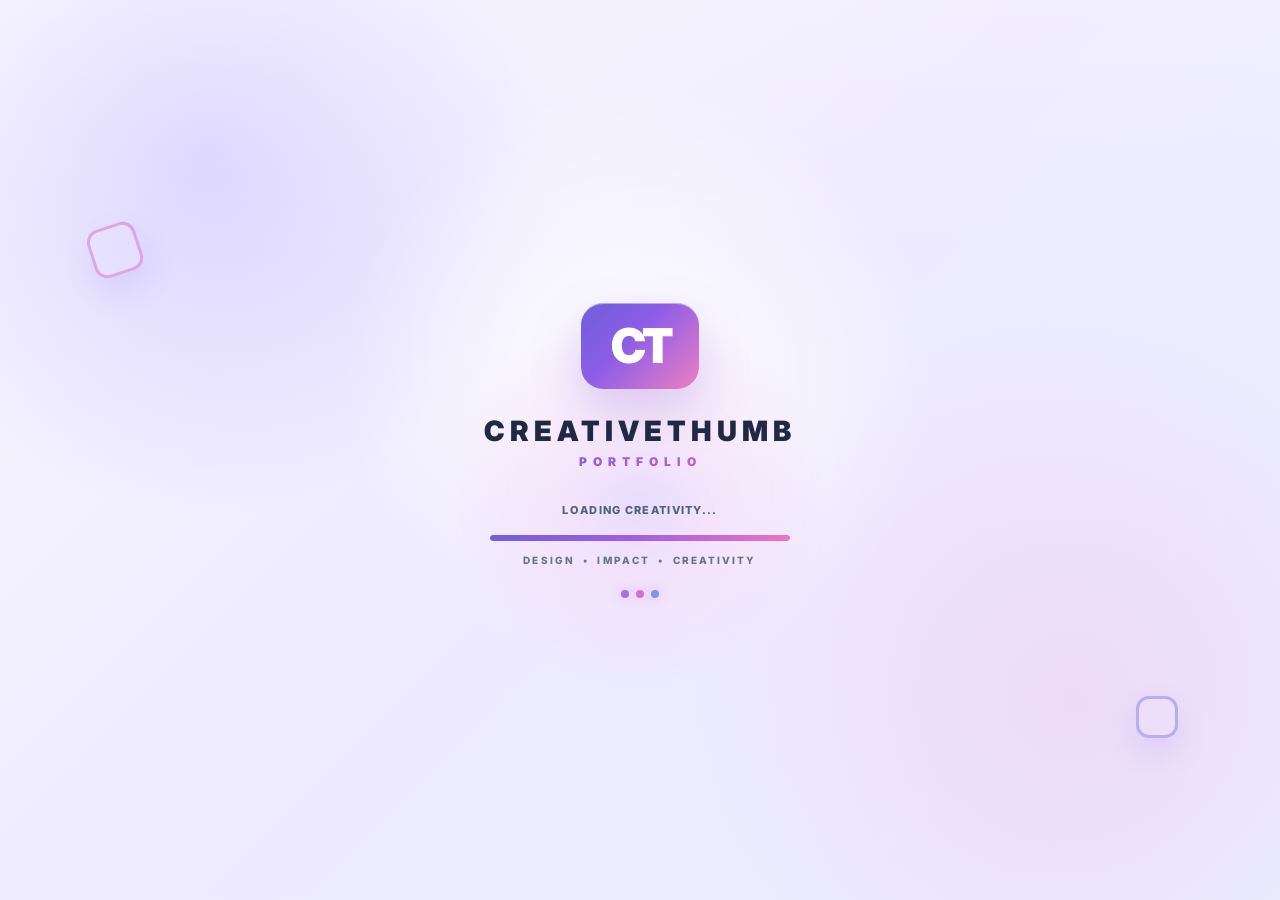
==== index.html @ b1e6bb29 "Update index.html" ====
<!doctype html>
<html lang="en">
<head>
  <meta charset="utf-8">
  <meta name="viewport" content="width=device-width, initial-scale=1">
  <meta name="theme-color" content="#f4efff">
  <title>CreativeThumb — Choose a Category</title>
  <link href="https://fonts.googleapis.com/css2?family=Anton&family=Inter:wght@400;500;600;700;800&display=swap" rel="stylesheet">
  <style>
    :root{
      --ink:#15264a;
      --muted:#5f6f8d;
      --purple:#b94de4;
      --violet:#7b55e6;
      --blue:#4f78e8;
      --line:rgba(111,87,197,.15);
    }
    *{box-sizing:border-box}
    html,body{margin:0;min-height:100%;font-family:Inter,system-ui,sans-serif;color:var(--ink)}
    body{overflow-x:hidden;background:
      radial-gradient(circle at 7% 22%,rgba(196,119,255,.23),transparent 19%),
      radial-gradient(circle at 94% 17%,rgba(129,148,255,.25),transparent 22%),
      radial-gradient(circle at 70% 88%,rgba(255,172,228,.25),transparent 26%),
      linear-gradient(135deg,#fbf9ff 0%,#f5efff 47%,#edf2ff 100%);}
    body:before{content:"";position:fixed;inset:0;pointer-events:none;background:
      radial-gradient(circle at 50% 38%,rgba(255,255,255,.72),transparent 42%),
      linear-gradient(180deg,rgba(255,255,255,.18),transparent 25%);z-index:-2}
    .shape{position:fixed;pointer-events:none;filter:drop-shadow(0 16px 30px rgba(114,77,184,.13));opacity:.78;z-index:-1}
    .shape.ring{width:132px;height:132px;border:24px solid rgba(157,117,238,.30);border-radius:50%;right:38px;top:154px;transform:rotate(10deg)}
    .shape.cube{width:72px;height:72px;border-radius:18px;background:linear-gradient(135deg,rgba(231,191,255,.55),rgba(146,157,255,.28));left:42px;top:145px;transform:rotate(28deg)}
    .shape.diamond{width:58px;height:58px;background:linear-gradient(135deg,rgba(202,155,255,.52),rgba(111,164,255,.28));left:64px;bottom:182px;transform:rotate(45deg);border-radius:13px}
    .shape.sphere{width:52px;height:52px;border-radius:50%;background:linear-gradient(145deg,#eab3ff,#9cb9ff);right:90px;bottom:122px;box-shadow:inset -10px -12px 16px rgba(107,92,207,.18)}
    .spark{position:fixed;width:7px;height:7px;border-radius:50%;background:rgba(122,91,220,.7);box-shadow:0 0 16px rgba(163,91,230,.45);z-index:-1;animation:float 7s ease-in-out infinite}
    .spark.s1{left:16%;top:23%}.spark.s2{right:21%;top:30%;animation-delay:1.1s}.spark.s3{left:28%;bottom:16%;animation-delay:2s}.spark.s4{right:9%;bottom:31%;animation-delay:3s}
    @keyframes float{50%{transform:translate3d(0,-18px,0);opacity:.45}}

    /* Premium light CreativeThumb loader — shown before the category screen */
    .site-loader{position:fixed;inset:0;z-index:5000;display:grid;place-items:center;isolation:isolate;overflow:hidden;background:radial-gradient(circle at 16% 18%,rgba(143,121,255,.24),transparent 27%),radial-gradient(circle at 84% 78%,rgba(246,126,214,.18),transparent 30%),linear-gradient(135deg,#f8f7ff 0%,#eeeaff 48%,#eaf0ff 100%);transition:opacity .42s ease,visibility .42s ease}
    .site-loader:before{content:"";position:absolute;inset:0;background:radial-gradient(circle at 50% 42%,rgba(255,255,255,.9),transparent 36%),linear-gradient(180deg,rgba(255,255,255,.18),transparent 30%);z-index:-2}
    .site-loader.hidden{opacity:0;visibility:hidden;pointer-events:none}
    .loader-particles{position:absolute;inset:0;pointer-events:none;overflow:hidden}
    .loader-particles:before,.loader-particles:after{content:"";position:absolute;width:44px;height:44px;border-radius:13px;border:3px solid rgba(218,105,205,.5);box-shadow:0 14px 30px rgba(119,92,209,.14);animation:loaderShapeA 4.8s ease-in-out infinite alternate}
    .loader-particles:before{left:7vw;top:25vh;transform:rotate(-18deg)}
    .loader-particles:after{right:8vw;bottom:18vh;width:36px;height:36px;border-color:rgba(122,113,237,.46);animation-name:loaderShapeB;animation-delay:-1.7s}
    .loader-core{position:relative;z-index:2;display:flex;flex-direction:column;align-items:center;text-align:center;width:min(420px,84vw)}
    .loader-orb{position:absolute;width:390px;height:390px;border-radius:50%;background:radial-gradient(circle,rgba(181,135,255,.22) 0%,rgba(246,130,219,.12) 30%,transparent 68%);filter:blur(4px);animation:loaderHalo 3.2s ease-in-out infinite;z-index:-1}
    .loader-logo{width:118px;height:86px;display:grid;place-items:center;color:#fff;font-size:48px;font-weight:900;letter-spacing:-4px;border-radius:22px;background:linear-gradient(135deg,#6e5ed8 0%,#8d5de8 42%,#ef7fc2 100%);box-shadow:0 22px 50px rgba(122,82,214,.26),inset 0 1px 0 rgba(255,255,255,.45);animation:loaderLogoIn 1.35s cubic-bezier(.16,1,.3,1) both,loaderPulse 2.8s ease-in-out 1.35s infinite}
    .loader-brand{margin-top:25px;font-size:28px;font-weight:900;letter-spacing:5px;color:#202843;text-transform:uppercase;animation:loaderTextIn .75s .16s both}
    .loader-brand span{display:block;margin-top:6px;font-size:12px;letter-spacing:6px;background:linear-gradient(90deg,#6e5bd9,#df64c5);-webkit-background-clip:text;background-clip:text;color:transparent}
    .loader-tag{margin-top:34px;font-size:11px;font-weight:800;letter-spacing:1.3px;color:#52617d;text-transform:uppercase;animation:loaderTextIn .75s .28s both}
    .loader-bar{position:relative;width:min(300px,72vw);height:6px;border-radius:999px;background:rgba(104,96,177,.13);overflow:hidden;margin-top:18px;box-shadow:inset 0 1px 2px rgba(63,57,122,.08);animation:loaderTextIn .75s .34s both}
    .loader-fill{height:100%;width:0;border-radius:inherit;background:linear-gradient(90deg,#735ce0,#a25fe3 48%,#ec75bf);box-shadow:0 0 14px rgba(174,94,219,.42);animation:loaderFill 1.32s cubic-bezier(.16,1,.3,1) forwards}
    .loader-status{margin-top:13px;color:#69728a;font-size:10px;font-weight:800;letter-spacing:2.1px;text-transform:uppercase;animation:loaderTextIn .75s .42s both}
    .loader-dots{display:flex;gap:7px;margin-top:24px}.loader-dots i{width:8px;height:8px;border-radius:50%;background:#a96ee6;box-shadow:0 0 12px rgba(183,91,225,.34);animation:loaderDot 1.1s ease-in-out infinite}.loader-dots i:nth-child(2){animation-delay:.15s;background:#d76fcf}.loader-dots i:nth-child(3){animation-delay:.3s;background:#8492ed}
    @keyframes loaderFill{0%{width:0}58%{width:72%}100%{width:100%}}
    @keyframes loaderLogoIn{0%{opacity:0;transform:translateY(22px) scale(.82) rotate(-7deg)}100%{opacity:1;transform:translateY(0) scale(1) rotate(0)}}
    @keyframes loaderTextIn{0%{opacity:0;transform:translateY(10px)}100%{opacity:1;transform:translateY(0)}}
    @keyframes loaderPulse{0%,100%{box-shadow:0 22px 50px rgba(122,82,214,.24),inset 0 1px 0 rgba(255,255,255,.45)}50%{box-shadow:0 26px 62px rgba(122,82,214,.34),0 0 42px rgba(225,116,205,.22),inset 0 1px 0 rgba(255,255,255,.58)}}
    @keyframes loaderHalo{50%{transform:scale(1.08);opacity:.72}}
    @keyframes loaderShapeA{0%{transform:translate3d(0,0,0) rotate(-18deg)}100%{transform:translate3d(22px,-28px,0) rotate(22deg)}}
    @keyframes loaderShapeB{0%{transform:translate3d(0,0,0) rotate(15deg)}100%{transform:translate3d(-24px,24px,0) rotate(-20deg)}}
    @keyframes loaderDot{0%,100%{transform:translateY(0);opacity:.45}50%{transform:translateY(-7px);opacity:1}}
    .topbar{height:58px;display:flex;align-items:center;justify-content:space-between;padding:0 3.3vw;background:rgba(255,255,255,.90);border-bottom:1px solid rgba(112,89,190,.10);backdrop-filter:blur(18px);position:sticky;top:0;z-index:10}
    .brand{display:inline-flex;align-items:center;gap:10px;text-decoration:none;color:#202a42;font-weight:800;font-size:16px}
    .brand-mark{width:34px;height:34px;display:grid;place-items:center;border-radius:9px;transform:rotate(-5deg);background:linear-gradient(135deg,#be55df,#7a5ee0 63%,#4e75df);color:#fff;box-shadow:0 12px 28px rgba(121,91,218,.25);font-weight:800}
    nav{display:flex;align-items:center;gap:36px} nav a{text-decoration:none;color:#1e2840;font-size:12px;font-weight:800;letter-spacing:.6px} nav a:hover{color:#9b4ddd}
    .hire{padding:13px 27px;border-radius:999px!important;color:#fff!important;background:linear-gradient(135deg,#ec67d4,#8058dc);box-shadow:0 12px 26px rgba(187,77,211,.23)}

    main{min-height:calc(100vh - 58px);padding:46px 38px 56px;display:flex;flex-direction:column;align-items:center;justify-content:flex-start;position:relative}
    .eyebrow{padding:8px 19px;border:1px solid rgba(145,109,229,.22);border-radius:999px;background:rgba(255,255,255,.48);color:#9851dd;font-size:12px;font-weight:800;letter-spacing:1.7px;box-shadow:0 8px 22px rgba(117,83,185,.06)}
    h1{margin:16px 0 6px;font-family:Anton,Impact,sans-serif;font-weight:400;font-size:clamp(58px,6.3vw,98px);line-height:.98;letter-spacing:-.02em;text-transform:uppercase;text-align:center;color:var(--ink)}
    h1 span{background:linear-gradient(90deg,#7a5bdd,#d54ecf);-webkit-background-clip:text;background-clip:text;color:transparent}
    .sub{margin:0 0 34px;color:var(--muted);font-size:15px;text-align:center}
    .category-grid{width:min(1220px,100%);display:grid;grid-template-columns:repeat(5,minmax(0,1fr));gap:16px;margin-top:8px}
    .category-card{position:relative;min-height:400px;padding:44px 26px 28px;border:1px solid rgba(255,255,255,.88);border-radius:24px;background:linear-gradient(145deg,rgba(255,255,255,.78),rgba(255,255,255,.56));box-shadow:0 20px 50px rgba(102,78,161,.10);backdrop-filter:blur(10px);text-decoration:none;color:inherit;overflow:hidden;transform:translateY(0);transition:transform .45s cubic-bezier(.2,.75,.25,1),box-shadow .45s,border-color .45s,background .45s}
    .category-card:before{content:"";position:absolute;width:170px;height:170px;left:50%;top:105px;transform:translateX(-50%);background:radial-gradient(circle,rgba(204,118,247,.22),transparent 67%);opacity:.8;transition:.45s}
    .category-card:hover{transform:translateY(-10px) scale(1.018);box-shadow:0 28px 64px rgba(123,78,189,.19),0 0 34px rgba(197,88,237,.16);border-color:rgba(188,103,232,.42)}
    .category-card:hover:before{transform:translateX(-50%) scale(1.22);opacity:1}
    .icon-wrap{width:112px;height:112px;margin:0 auto 26px;display:grid;place-items:center;border-radius:24px;background:linear-gradient(145deg,#efc6ff,#ab8fff 54%,#8ab0ff);box-shadow:0 18px 36px rgba(132,83,205,.18),inset 0 1px 0 rgba(255,255,255,.7);position:relative;z-index:1}
    .icon{font-size:47px;filter:drop-shadow(0 6px 8px rgba(82,58,161,.16))}
    .category-card h2{margin:0 0 12px;text-align:center;font-size:22px;line-height:1.02;font-weight:900;letter-spacing:-.8px;color:var(--ink);position:relative;z-index:1}.category-card h2 span{color:#8c48db}
    .category-card p{margin:0 auto;max-width:220px;text-align:center;color:#586986;font-size:14px;line-height:1.55;position:relative;z-index:1}
    .arrow{width:45px;height:45px;margin:28px auto 0;border-radius:50%;display:grid;place-items:center;color:#fff;font-size:24px;background:linear-gradient(135deg,#ef59dd,#7856e3);box-shadow:0 10px 24px rgba(148,81,219,.25);position:relative;z-index:1}
    .allwork{margin-top:34px;display:inline-flex;align-items:center;gap:12px;padding:15px 28px;border-radius:999px;border:1px solid rgba(125,94,202,.14);background:rgba(255,255,255,.76);box-shadow:0 12px 30px rgba(100,77,157,.09);text-decoration:none;color:#7555cf;font-weight:900;letter-spacing:.5px}
    .allwork:hover{transform:translateY(-3px);box-shadow:0 16px 34px rgba(100,77,157,.13)}

    .page-transition{position:fixed;inset:0;z-index:1000;display:grid;place-items:center;overflow:hidden;pointer-events:none;opacity:0;visibility:hidden;background:radial-gradient(circle at center,rgba(255,255,255,.98) 0%,rgba(251,232,255,.94) 44%,rgba(229,235,255,.98) 100%);transition:opacity .22s ease,visibility .22s ease}
    .page-transition.show{opacity:1;visibility:visible;pointer-events:auto}
    .transition-particles{position:absolute;inset:0;width:100%;height:100%;}
    .transition-glow{position:absolute;width:46vw;height:46vw;max-width:720px;max-height:720px;border-radius:50%;background:radial-gradient(circle,rgba(219,98,238,.20),rgba(112,128,255,.12) 42%,transparent 70%);filter:blur(10px);opacity:0;transform:scale(.6);}
    .page-transition.show .transition-glow{animation:particleGlow 1.25s cubic-bezier(.16,.72,.18,1) forwards}
    .transition-card{position:relative;z-index:2;width:min(310px,74vw);min-height:390px;padding:34px 28px 30px;display:flex;flex-direction:column;align-items:center;justify-content:center;text-align:center;border-radius:30px;border:1px solid rgba(255,255,255,.95);background:linear-gradient(145deg,rgba(255,255,255,.80),rgba(247,231,255,.62));box-shadow:0 35px 100px rgba(109,87,185,.18),0 0 0 1px rgba(170,135,255,.12),0 0 80px rgba(196,84,236,.24);backdrop-filter:blur(14px);opacity:0;transform:scale(.58) translateY(24px);will-change:transform,opacity,filter}
    .page-transition.show .transition-card{animation:particleCard 1.25s cubic-bezier(.16,1,.3,1) forwards}
    .transition-icon{width:118px;height:118px;margin-bottom:22px;display:grid;place-items:center;border-radius:28px;font-size:54px;color:#fff;background:linear-gradient(135deg,#e878e8 0%,#9665ec 48%,#5b8bf2 100%);box-shadow:0 18px 46px rgba(133,82,227,.30),inset 0 1px 0 rgba(255,255,255,.75);}
    .page-transition.show .transition-icon{animation:particleIcon 1.25s cubic-bezier(.16,1,.3,1) forwards}
    .transition-kicker{font-size:12px;font-weight:800;letter-spacing:2.2px;color:#9657de;text-transform:uppercase;margin-bottom:8px}
    .transition-label{font-family:Anton,Impact,sans-serif;font-size:clamp(34px,4vw,54px);line-height:.95;text-transform:uppercase;letter-spacing:-.02em;color:var(--ink)}
    .transition-label span{display:block;background:linear-gradient(90deg,#805be8,#d64fd3,#5f8af0);-webkit-background-clip:text;background-clip:text;color:transparent}
    .transition-sub{margin-top:14px;font-size:13px;line-height:1.5;color:#63708e;max-width:230px}
    .transition-ring{position:absolute;z-index:1;width:280px;height:280px;border:2px solid rgba(176,113,239,.28);border-radius:50%;box-shadow:0 0 60px rgba(151,100,231,.13);opacity:0;transform:scale(.35)}
    .page-transition.show .transition-ring{animation:ringReveal 1.25s cubic-bezier(.16,.72,.18,1) forwards}
    @keyframes particleGlow{0%{opacity:0;transform:scale(.5)}18%{opacity:.9;transform:scale(.76)}58%{opacity:.68;transform:scale(1.03)}82%{opacity:.36;transform:scale(1.22)}100%{opacity:0;transform:scale(1.45)}}
    /* No blur on the card or category name: text stays sharp throughout the transition. */
    @keyframes particleCard{0%{opacity:0;transform:scale(.76) translateY(18px)}18%{opacity:1;transform:scale(.92) translateY(0)}44%{opacity:1;transform:scale(1)}70%{opacity:1;transform:scale(1.06)}100%{opacity:0;transform:scale(1.48)}}
    @keyframes particleIcon{0%{transform:scale(.72) rotate(-4deg)}22%{transform:scale(1) rotate(0)}60%{transform:scale(1.035)}100%{transform:scale(1.16)}}
    @keyframes ringReveal{0%{opacity:0;transform:scale(.36)}24%{opacity:.58;transform:scale(.76)}60%{opacity:.28;transform:scale(1.06)}100%{opacity:0;transform:scale(1.48)}}
    @media(max-width:900px){.category-grid{grid-template-columns:repeat(2,1fr)}main{padding:34px 20px 50px}}
    @media(max-width:620px){.topbar{height:58px;padding:0 18px}.topbar nav{gap:14px}.topbar nav a:nth-child(1),.topbar nav a:nth-child(2),.topbar nav a:nth-child(3){display:none}.brand{font-size:17px}.brand-mark{width:44px;height:44px}.category-grid{grid-template-columns:1fr;max-width:420px}.category-card{min-height:360px}}
    @media(max-width:900px){.category-grid{grid-template-columns:repeat(2,1fr)}main{padding:34px 20px 50px}}
    @media(max-width:620px){.topbar{height:58px;padding:0 18px}.topbar nav{gap:14px}.topbar nav a:nth-child(1),.topbar nav a:nth-child(2),.topbar nav a:nth-child(3){display:none}.brand{font-size:17px}.brand-mark{width:44px;height:44px}.category-grid{grid-template-columns:1fr;max-width:420px}.category-card{min-height:360px}}
  
/* FINAL CATEGORY HEADER SIZE — match compact portfolio header */
.topbar{height:58px !important;min-height:58px !important;padding:0 3.2vw !important;}
.topbar .brand{gap:10px !important;font-size:16px !important;}
.topbar .brand-mark{width:34px !important;height:34px !important;border-radius:9px !important;font-size:12px !important;}
.topbar nav{gap:30px !important;}
.topbar nav a{font-size:14px !important;letter-spacing:.3px !important;}
.topbar .hire{padding:10px 18px !important;}

/* FINAL CATEGORY ICONS + ARROW ALIGNMENT */
.category-card{
  display:flex !important;
  flex-direction:column !important;
}

.category-card .icon-wrap{
  flex:0 0 auto !important;
}

.category-card h2,
.category-card p{
  width:100% !important;
}

.category-card p{
  min-height:65px !important;
  display:flex !important;
  align-items:flex-start !important;
  justify-content:center !important;
}

.category-card .arrow{
  margin-top:auto !important;
  flex:0 0 auto !important;
}

.category-icon-svg{
  width:72px;
  height:72px;
  display:block;
  overflow:visible;
}

</style>
</head>
<body>
  <div class="site-loader" id="siteLoader" aria-label="Loading CreativeThumb portfolio">
    <div class="loader-particles" aria-hidden="true"></div>
    <div class="loader-core">
      <div class="loader-orb" aria-hidden="true"></div>
      <div class="loader-logo">CT</div>
      <div class="loader-brand">CREATIVETHUMB<span>PORTFOLIO</span></div>
      <div class="loader-tag">LOADING CREATIVITY...</div>
      <div class="loader-bar"><div class="loader-fill"></div></div>
      <div class="loader-status">DESIGN &nbsp;•&nbsp; IMPACT &nbsp;•&nbsp; CREATIVITY</div>
      <div class="loader-dots" aria-hidden="true"><i></i><i></i><i></i></div>
    </div>
  </div>
  <div class="shape cube"></div><div class="shape ring"></div><div class="shape diamond"></div><div class="shape sphere"></div>
  <div class="spark s1"></div><div class="spark s2"></div><div class="spark s3"></div><div class="spark s4"></div>

  <header class="topbar">
    <a class="brand" href="index.html"><span class="brand-mark">CT</span><span>CreativeThumb</span></a>
    <nav aria-label="Main navigation">
      <a href="index.html">HOME</a>
      <a href="all-work.html">PORTFOLIO</a>
      <a href="portfolio.html#about">ABOUT</a>
      <a class="hire" href="portfolio.html#contact">HIRE ME</a>
    </nav>
  </header>

  <main>
    <div class="eyebrow">WHAT WOULD YOU LIKE TO EXPLORE?</div>
    <h1>CHOOSE <span>A CATEGORY</span></h1>
    <p class="sub">Explore my work by selecting a creative category.</p>

    <section class="category-grid" aria-label="Creative categories">

  <!-- Thumbnail Design — Option 1 -->
  <a class="category-card" href="portfolio.html#work" data-category="Thumbnail Design">
    <div class="icon-wrap" aria-hidden="true"><svg class="category-icon-svg" viewBox="0 0 64 64"><rect x="10" y="16" width="44" height="32" rx="11" fill="none" stroke="#ffffff" stroke-width="4"/><path d="M28 25l13 7.5L28 40z" fill="#ffffff"/><path d="M49 8v6M55 11l-4 4M39 10l4 4" stroke="#9bd7ff" stroke-width="3" stroke-linecap="round"/></svg></div><h2>THUMBNAIL <span>DESIGN</span></h2>
    <p>High CTR thumbnails that get more views.</p>
    <div class="arrow">→</div>
  </a>

  <!-- Social Media — Option 4 -->
  <a class="category-card" href="graphic-design.html#social" data-category="Social Media Designs">
    <div class="icon-wrap" aria-hidden="true"><svg class="category-icon-svg" viewBox="0 0 64 64"><rect x="12" y="12" width="36" height="36" rx="9" fill="none" stroke="#ffffff" stroke-width="4"/><circle cx="30" cy="30" r="9" fill="none" stroke="#ffffff" stroke-width="4"/><circle cx="41" cy="19" r="3" fill="#9bd7ff"/><circle cx="49" cy="45" r="8" fill="#ffffff"/><path d="M49 41.5v7M45.5 45h7" stroke="#7a5bdd" stroke-width="2.6" stroke-linecap="round"/></svg></div><h2>SOCIAL MEDIA <span>DESIGNS</span></h2>
    <p>Engaging posts, carousels, stories and creatives.</p>
    <div class="arrow">→</div>
  </a>

  <!-- Ad Creatives — Option 1 -->
  <a class="category-card" href="graphic-design.html#ads" data-category="Ad Creatives">
    <div class="icon-wrap" aria-hidden="true"><svg class="category-icon-svg" viewBox="0 0 64 64"><path d="M14 24h18l11-8v32l-11-8H14a7 7 0 0 1-7-7v-2a7 7 0 0 1 7-7z" fill="#ffffff"/><path d="M18 41l3 12h7l-3-12" fill="#9bd7ff"/><path d="M49 24l5-4M50 32h7M49 40l5 4" stroke="#9bd7ff" stroke-width="3" stroke-linecap="round"/></svg></div><h2>AD <span>CREATIVES</span></h2>
    <p>Scroll-stopping designs for brands and campaigns.</p>
    <div class="arrow">→</div>
  </a>

  <!-- Posters & Flyers — Option 4 -->
  <a class="category-card" href="graphic-design.html#posters" data-category="Posters & Flyers">
    <div class="icon-wrap" aria-hidden="true"><svg class="category-icon-svg" viewBox="0 0 64 64"><rect x="16" y="10" width="31" height="44" rx="3" fill="none" stroke="#ffffff" stroke-width="4"/><path d="M23 25l6-6 5 5 5-4 5 5" fill="none" stroke="#ffffff" stroke-width="2.6" stroke-linecap="round" stroke-linejoin="round"/><circle cx="27" cy="18" r="2.5" fill="#9bd7ff"/><path d="M23 34h20M23 40h16" stroke="#ffffff" stroke-width="2.5" stroke-linecap="round"/><path d="M47 14v32c5-2 7-6 7-11V25c0-5-2-9-7-11z" fill="none" stroke="#9bd7ff" stroke-width="3.5" stroke-linejoin="round"/></svg></div><h2>POSTERS <span>&amp; FLYERS</span></h2>
    <p>Creative posters, flyers and event designs.</p>
    <div class="arrow">→</div>
  </a>

  <!-- Branding & Product Design — Option 2 -->
  <a class="category-card" href="graphic-design.html#branding" data-category="Branding & Product Design">
    <div class="icon-wrap" aria-hidden="true"><svg class="category-icon-svg" viewBox="0 0 64 64"><path d="M13 21l19-9 19 9-19 10z" fill="none" stroke="#ffffff" stroke-width="3.2" stroke-linejoin="round"/><path d="M13 21v22l19 10V31z" fill="none" stroke="#ffffff" stroke-width="3.2" stroke-linejoin="round"/><path d="M51 21v22l-19 10V31z" fill="none" stroke="#ffffff" stroke-width="3.2" stroke-linejoin="round"/><path d="M32 12v19" stroke="#9bd7ff" stroke-width="2.6" stroke-linecap="round"/></svg></div><h2>BRANDING &amp; <span>PRODUCT DESIGN</span></h2>
    <p>Brand identity, packaging and product visuals.</p>
    <div class="arrow">→</div>
  </a>

</section>

  </main>

  <div class="page-transition" id="pageTransition" aria-hidden="true">
    <canvas class="transition-particles" id="transitionParticles"></canvas>
    <div class="transition-glow"></div>
    <div class="transition-ring"></div>
    <div class="transition-card">
      <div class="transition-kicker">ENTERING</div>
      <div class="transition-icon" id="transitionIcon">✦</div>
      <div class="transition-label"><span id="transitionLabel">YOUR WORK</span></div>
      <div class="transition-sub">Creating a smooth visual handoff into this portfolio.</div>
    </div>
  </div>

  <script>
    const siteLoader = document.getElementById('siteLoader');
    window.addEventListener('load', () => {
      setTimeout(() => siteLoader.classList.add('hidden'), 1450);
    });

    const transition = document.getElementById('pageTransition');
    const label = document.getElementById('transitionLabel');
    const icon = document.getElementById('transitionIcon');
    const canvas = document.getElementById('transitionParticles');
    const ctx = canvas.getContext('2d');
    const icons = {
      'Thumbnail Design':'▶',
      'Social Media Designs':'◎',
      'Ad Creatives':'↗',
      'Posters & Flyers':'▤',
      'Branding & Product Design':'◇'
    };

    let particles = [];
    let raf = 0;
    let start = 0;
    const duration = 1250;

    function resizeCanvas(){
      const dpr = Math.min(window.devicePixelRatio || 1, 2);
      canvas.width = Math.round(innerWidth * dpr);
      canvas.height = Math.round(innerHeight * dpr);
      canvas.style.width = innerWidth + 'px';
      canvas.style.height = innerHeight + 'px';
      ctx.setTransform(dpr,0,0,dpr,0,0);
    }
    resizeCanvas();
    addEventListener('resize', resizeCanvas);

    function seedParticles(){
      particles = [];
      const count = Math.min(120, Math.max(72, Math.round(innerWidth / 12)));
      const cx = innerWidth/2, cy = innerHeight/2;
      const colors = ['#a86de9','#cf69df','#77a0f3','#9b8af5','#ef91db'];
      for(let i=0;i<count;i++){
        const angle = Math.random()*Math.PI*2;
        const r = 120 + Math.random()*Math.max(innerWidth, innerHeight)*0.48;
        const size = 1.5 + Math.random()*4;
        const targetR = 35 + Math.random()*160;
        particles.push({
          x: cx + Math.cos(angle)*r,
          y: cy + Math.sin(angle)*r,
          sx: cx + Math.cos(angle)*r,
          sy: cy + Math.sin(angle)*r,
          tx: cx + Math.cos(angle)*targetR,
          ty: cy + Math.sin(angle)*targetR,
          size, angle, r, speed: .7 + Math.random()*1.1,
          color: colors[(Math.random()*colors.length)|0],
          tw: Math.random()*Math.PI*2,
          drift: (Math.random()-.5)*28
        });
      }
    }

    function easeOutExpo(x){ return x===1 ? 1 : 1-Math.pow(2,-10*x); }
    function drawParticles(now){
      if(!transition.classList.contains('show')) return;
      const elapsed = now - start;
      const p = Math.min(1, elapsed/duration);
      ctx.clearRect(0,0,innerWidth,innerHeight);
      const cx = innerWidth/2, cy = innerHeight/2;
      const fly = easeOutExpo(Math.min(1, p*1.05));
      const burst = p < .58 ? 0 : easeOutExpo(Math.min(1, (p-.58)/.42));
      particles.forEach((pt, i)=>{
        const inhale = 1 - fly;
        const x = pt.sx*inhale + pt.tx*fly + Math.cos(pt.tw + p*4.2)*pt.drift*burst;
        const y = pt.sy*inhale + pt.ty*fly + Math.sin(pt.tw + p*4.2)*pt.drift*burst;
        const alpha = .10 + .62*(1-Math.min(1,Math.abs(.52-p)*2.0));
        const trail = 8 + 42*burst;
        const dx = x-cx, dy=y-cy;
        const len = Math.max(1, Math.hypot(dx,dy));
        const tx = x - dx/len*trail;
        const ty = y - dy/len*trail;
        ctx.strokeStyle = pt.color;
        ctx.globalAlpha = alpha*.48;
        ctx.lineWidth = Math.max(.7, pt.size*.52);
        ctx.beginPath(); ctx.moveTo(tx,ty); ctx.lineTo(x,y); ctx.stroke();
        ctx.globalAlpha = alpha;
        ctx.fillStyle = pt.color;
        ctx.beginPath(); ctx.arc(x,y,pt.size*(.85+.35*Math.sin(pt.tw+p*10+i)),0,Math.PI*2); ctx.fill();
      });
      ctx.globalAlpha = 1;
      if(p < 1) raf=requestAnimationFrame(drawParticles);
    }

    document.querySelectorAll('.category-card').forEach(card => {
      card.addEventListener('click', (e) => {
        const name = card.dataset.category;
        if (e.metaKey || e.ctrlKey || e.shiftKey || e.altKey) return;
        e.preventDefault();
        label.textContent = name;
        icon.textContent = icons[name] || '✦';
        seedParticles();
        cancelAnimationFrame(raf);
        start = performance.now();
        transition.classList.remove('show');
        void transition.offsetWidth;
        transition.classList.add('show');
        raf = requestAnimationFrame(drawParticles);
        setTimeout(() => { window.location.href = card.href; }, duration - 40);
      });
    });
  </script>
</body>
</html>
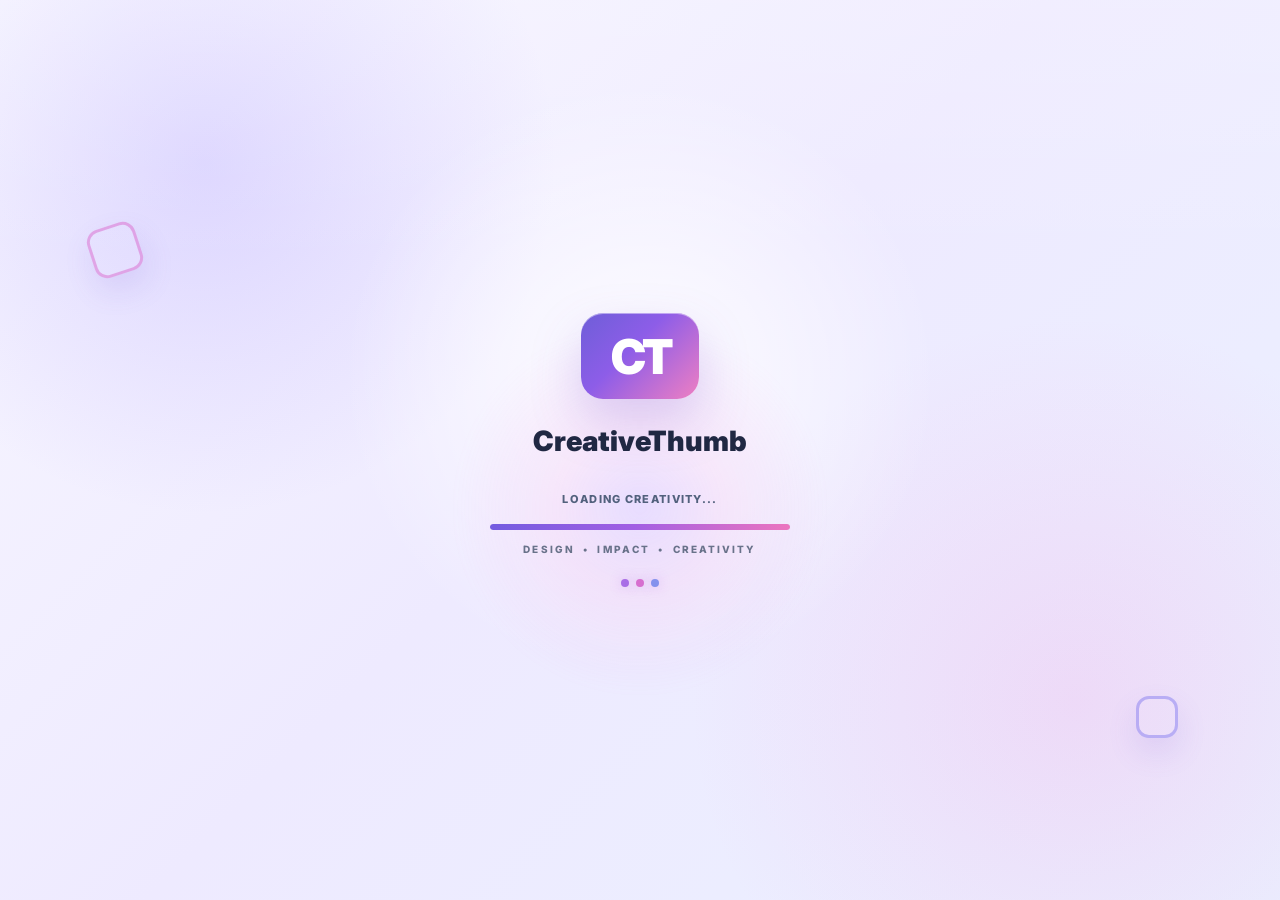
==== commit a503de8e: "Add files via upload" ====
--- a/index.html
+++ b/index.html
@@ -45,7 +45,7 @@
     .loader-core{position:relative;z-index:2;display:flex;flex-direction:column;align-items:center;text-align:center;width:min(420px,84vw)}
     .loader-orb{position:absolute;width:390px;height:390px;border-radius:50%;background:radial-gradient(circle,rgba(181,135,255,.22) 0%,rgba(246,130,219,.12) 30%,transparent 68%);filter:blur(4px);animation:loaderHalo 3.2s ease-in-out infinite;z-index:-1}
     .loader-logo{width:118px;height:86px;display:grid;place-items:center;color:#fff;font-size:48px;font-weight:900;letter-spacing:-4px;border-radius:22px;background:linear-gradient(135deg,#6e5ed8 0%,#8d5de8 42%,#ef7fc2 100%);box-shadow:0 22px 50px rgba(122,82,214,.26),inset 0 1px 0 rgba(255,255,255,.45);animation:loaderLogoIn 1.35s cubic-bezier(.16,1,.3,1) both,loaderPulse 2.8s ease-in-out 1.35s infinite}
-    .loader-brand{margin-top:25px;font-size:28px;font-weight:900;letter-spacing:5px;color:#202843;text-transform:uppercase;animation:loaderTextIn .75s .16s both}
+    .loader-brand{margin-top:25px;font-size:28px;font-weight:900;letter-spacing:0;color:#202843;text-transform:none;animation:loaderTextIn .75s .16s both}
     .loader-brand span{display:block;margin-top:6px;font-size:12px;letter-spacing:6px;background:linear-gradient(90deg,#6e5bd9,#df64c5);-webkit-background-clip:text;background-clip:text;color:transparent}
     .loader-tag{margin-top:34px;font-size:11px;font-weight:800;letter-spacing:1.3px;color:#52617d;text-transform:uppercase;animation:loaderTextIn .75s .28s both}
     .loader-bar{position:relative;width:min(300px,72vw);height:6px;border-radius:999px;background:rgba(104,96,177,.13);overflow:hidden;margin-top:18px;box-shadow:inset 0 1px 2px rgba(63,57,122,.08);animation:loaderTextIn .75s .34s both}
@@ -159,7 +159,7 @@
     <div class="loader-core">
       <div class="loader-orb" aria-hidden="true"></div>
       <div class="loader-logo">CT</div>
-      <div class="loader-brand">CREATIVETHUMB<span>PORTFOLIO</span></div>
+      <div class="loader-brand">CreativeThumb</div>
       <div class="loader-tag">LOADING CREATIVITY...</div>
       <div class="loader-bar"><div class="loader-fill"></div></div>
       <div class="loader-status">DESIGN &nbsp;•&nbsp; IMPACT &nbsp;•&nbsp; CREATIVITY</div>
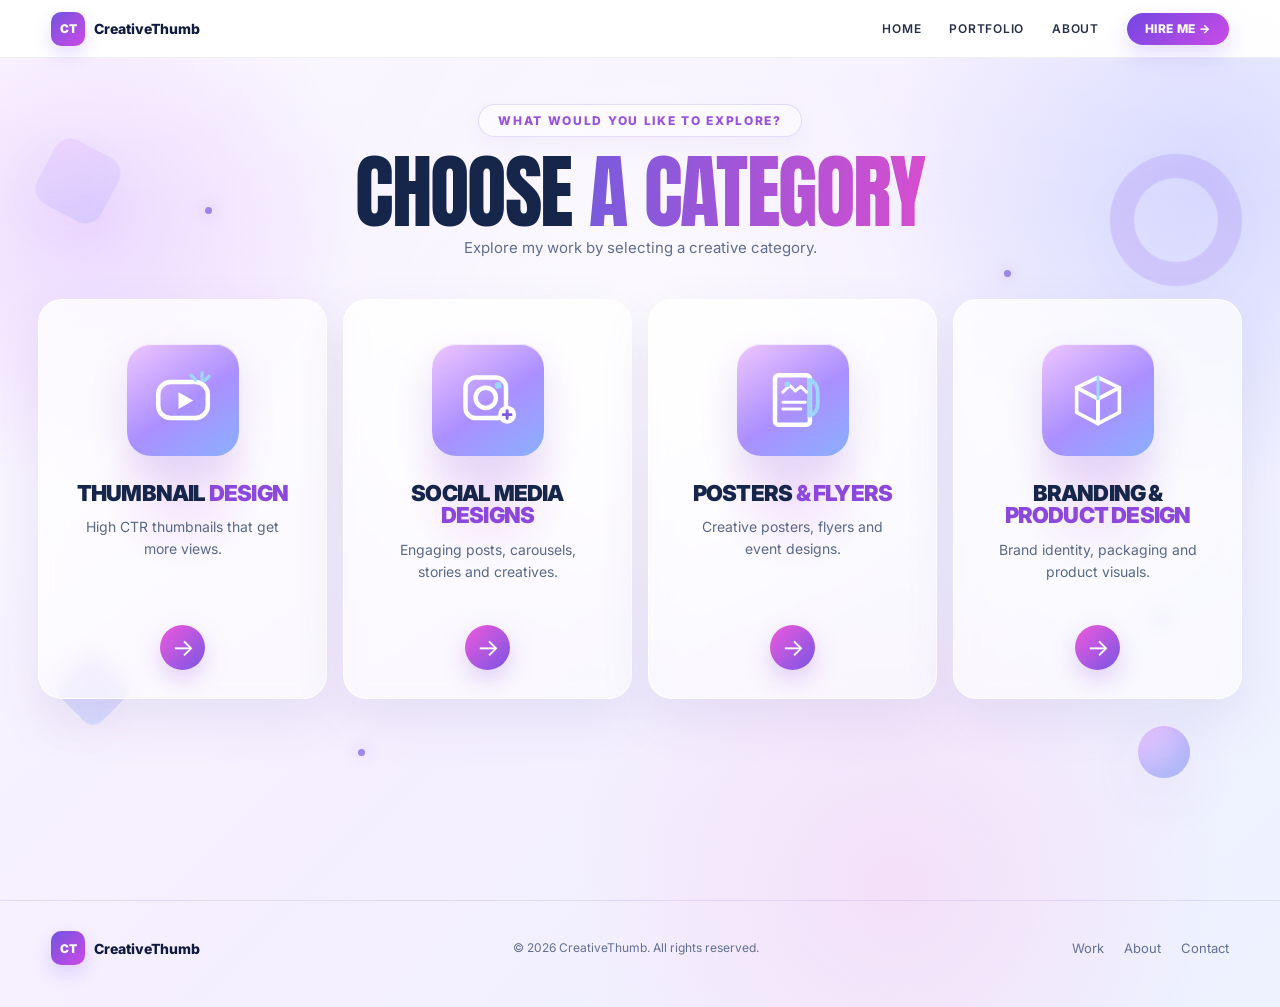
==== commit fd5ccd36: "Add files via upload" ====
--- a/index.html
+++ b/index.html
@@ -71,7 +71,7 @@
     h1{margin:16px 0 6px;font-family:Anton,Impact,sans-serif;font-weight:400;font-size:clamp(58px,6.3vw,98px);line-height:.98;letter-spacing:-.02em;text-transform:uppercase;text-align:center;color:var(--ink)}
     h1 span{background:linear-gradient(90deg,#7a5bdd,#d54ecf);-webkit-background-clip:text;background-clip:text;color:transparent}
     .sub{margin:0 0 34px;color:var(--muted);font-size:15px;text-align:center}
-    .category-grid{width:min(1220px,100%);display:grid;grid-template-columns:repeat(5,minmax(0,1fr));gap:16px;margin-top:8px}
+    .category-grid{width:min(1220px,100%);display:grid;grid-template-columns:repeat(4,minmax(0,1fr));gap:16px;margin-top:8px}
     .category-card{position:relative;min-height:400px;padding:44px 26px 28px;border:1px solid rgba(255,255,255,.88);border-radius:24px;background:linear-gradient(145deg,rgba(255,255,255,.78),rgba(255,255,255,.56));box-shadow:0 20px 50px rgba(102,78,161,.10);backdrop-filter:blur(10px);text-decoration:none;color:inherit;overflow:hidden;transform:translateY(0);transition:transform .45s cubic-bezier(.2,.75,.25,1),box-shadow .45s,border-color .45s,background .45s}
     .category-card:before{content:"";position:absolute;width:170px;height:170px;left:50%;top:105px;transform:translateX(-50%);background:radial-gradient(circle,rgba(204,118,247,.22),transparent 67%);opacity:.8;transition:.45s}
     .category-card:hover{transform:translateY(-10px) scale(1.018);box-shadow:0 28px 64px rgba(123,78,189,.19),0 0 34px rgba(197,88,237,.16);border-color:rgba(188,103,232,.42)}
@@ -152,6 +152,7 @@
 }
 
 </style>
+  <link rel="stylesheet" href="site-chrome.css">
 </head>
 <body>
   <div class="site-loader" id="siteLoader" aria-label="Loading CreativeThumb portfolio">
@@ -170,14 +171,10 @@
   <div class="spark s1"></div><div class="spark s2"></div><div class="spark s3"></div><div class="spark s4"></div>
 
   <header class="topbar">
-    <a class="brand" href="index.html"><span class="brand-mark">CT</span><span>CreativeThumb</span></a>
-    <nav aria-label="Main navigation">
-      <a href="index.html">HOME</a>
-      <a href="all-work.html">PORTFOLIO</a>
-      <a href="portfolio.html#about">ABOUT</a>
-      <a class="hire" href="portfolio.html#contact">HIRE ME</a>
-    </nav>
-  </header>
+  <a class="brand" href="index.html" aria-label="CreativeThumb Home"><span class="mark">CT</span><span>CreativeThumb</span></a>
+  <button class="menu-toggle" type="button" aria-label="Open navigation" aria-controls="primary-nav" aria-expanded="false"><span></span><span></span><span></span></button>
+  <nav class="nav" id="primary-nav" aria-label="Primary navigation"><a href="index.html">HOME</a><a href="all-work.html">PORTFOLIO</a><a href="portfolio.html#about">ABOUT</a><a class="hire" href="mailto:creativethumb19@gmail.com">HIRE ME →</a></nav>
+</header>
 
   <main>
     <div class="eyebrow">WHAT WOULD YOU LIKE TO EXPLORE?</div>
@@ -194,28 +191,21 @@
   </a>
 
   <!-- Social Media — Option 4 -->
-  <a class="category-card" href="graphic-design.html#social" data-category="Social Media Designs">
+  <a class="category-card" href="social-media.html" data-category="Social Media Designs">
     <div class="icon-wrap" aria-hidden="true"><svg class="category-icon-svg" viewBox="0 0 64 64"><rect x="12" y="12" width="36" height="36" rx="9" fill="none" stroke="#ffffff" stroke-width="4"/><circle cx="30" cy="30" r="9" fill="none" stroke="#ffffff" stroke-width="4"/><circle cx="41" cy="19" r="3" fill="#9bd7ff"/><circle cx="49" cy="45" r="8" fill="#ffffff"/><path d="M49 41.5v7M45.5 45h7" stroke="#7a5bdd" stroke-width="2.6" stroke-linecap="round"/></svg></div><h2>SOCIAL MEDIA <span>DESIGNS</span></h2>
     <p>Engaging posts, carousels, stories and creatives.</p>
     <div class="arrow">→</div>
   </a>
 
-  <!-- Ad Creatives — Option 1 -->
-  <a class="category-card" href="graphic-design.html#ads" data-category="Ad Creatives">
-    <div class="icon-wrap" aria-hidden="true"><svg class="category-icon-svg" viewBox="0 0 64 64"><path d="M14 24h18l11-8v32l-11-8H14a7 7 0 0 1-7-7v-2a7 7 0 0 1 7-7z" fill="#ffffff"/><path d="M18 41l3 12h7l-3-12" fill="#9bd7ff"/><path d="M49 24l5-4M50 32h7M49 40l5 4" stroke="#9bd7ff" stroke-width="3" stroke-linecap="round"/></svg></div><h2>AD <span>CREATIVES</span></h2>
-    <p>Scroll-stopping designs for brands and campaigns.</p>
-    <div class="arrow">→</div>
-  </a>
-
   <!-- Posters & Flyers — Option 4 -->
-  <a class="category-card" href="graphic-design.html#posters" data-category="Posters & Flyers">
+  <a class="category-card" href="graphic-design.html" data-category="Posters & Flyers">
     <div class="icon-wrap" aria-hidden="true"><svg class="category-icon-svg" viewBox="0 0 64 64"><rect x="16" y="10" width="31" height="44" rx="3" fill="none" stroke="#ffffff" stroke-width="4"/><path d="M23 25l6-6 5 5 5-4 5 5" fill="none" stroke="#ffffff" stroke-width="2.6" stroke-linecap="round" stroke-linejoin="round"/><circle cx="27" cy="18" r="2.5" fill="#9bd7ff"/><path d="M23 34h20M23 40h16" stroke="#ffffff" stroke-width="2.5" stroke-linecap="round"/><path d="M47 14v32c5-2 7-6 7-11V25c0-5-2-9-7-11z" fill="none" stroke="#9bd7ff" stroke-width="3.5" stroke-linejoin="round"/></svg></div><h2>POSTERS <span>&amp; FLYERS</span></h2>
     <p>Creative posters, flyers and event designs.</p>
     <div class="arrow">→</div>
   </a>
 
   <!-- Branding & Product Design — Option 2 -->
-  <a class="category-card" href="graphic-design.html#branding" data-category="Branding & Product Design">
+  <a class="category-card" href="branding-product.html" data-category="Branding & Product Design">
     <div class="icon-wrap" aria-hidden="true"><svg class="category-icon-svg" viewBox="0 0 64 64"><path d="M13 21l19-9 19 9-19 10z" fill="none" stroke="#ffffff" stroke-width="3.2" stroke-linejoin="round"/><path d="M13 21v22l19 10V31z" fill="none" stroke="#ffffff" stroke-width="3.2" stroke-linejoin="round"/><path d="M51 21v22l-19 10V31z" fill="none" stroke="#ffffff" stroke-width="3.2" stroke-linejoin="round"/><path d="M32 12v19" stroke="#9bd7ff" stroke-width="2.6" stroke-linecap="round"/></svg></div><h2>BRANDING &amp; <span>PRODUCT DESIGN</span></h2>
     <p>Brand identity, packaging and product visuals.</p>
     <div class="arrow">→</div>
@@ -251,7 +241,6 @@
     const icons = {
       'Thumbnail Design':'▶',
       'Social Media Designs':'◎',
-      'Ad Creatives':'↗',
       'Posters & Flyers':'▤',
       'Branding & Product Design':'◇'
     };
@@ -346,5 +335,13 @@
       });
     });
   </script>
+<footer class="site-footer">
+  <div class="site-footer-inner">
+    <a class="brand" href="index.html" aria-label="CreativeThumb Home"><span class="mark">CT</span><span>CreativeThumb</span></a>
+    <p class="copyright">© <span id="year"></span> CreativeThumb. All rights reserved.</p>
+    <div class="footer-links"><a href="all-work.html">Work</a><a href="portfolio.html#about">About</a><a href="portfolio.html#contact">Contact</a></div>
+  </div>
+</footer>
+<script src="site-chrome.js"></script>
 </body>
 </html>
--- a/site-chrome.css
+++ b/site-chrome.css
@@ -0,0 +1,166 @@
+/* CreativeThumb shared chrome: one header, one footer, one mobile navigation. */
+:root{--ct-ink:#101a3f;--ct-nav:#273149;--ct-muted:#637091;--ct-purple:#7447e2;--ct-purple-2:#c94be6;--ct-line:rgba(24,36,61,.07)}
+
+/* Header */
+.topbar{
+  height:58px !important;
+  min-height:58px !important;
+  width:100% !important;
+  margin:0 !important;
+  padding:0 clamp(18px,4vw,68px) !important;
+  display:flex !important;
+  align-items:center !important;
+  justify-content:space-between !important;
+  box-sizing:border-box !important;
+  position:sticky !important;
+  top:0 !important;
+  z-index:1000 !important;
+  background:rgba(255,255,255,.96) !important;
+  border-bottom:1px solid var(--ct-line) !important;
+  backdrop-filter:blur(14px) !important;
+  -webkit-backdrop-filter:blur(14px) !important;
+}
+.topbar .brand{
+  display:flex !important;
+  align-items:center !important;
+  gap:9px !important;
+  margin:0 !important;
+  text-decoration:none !important;
+  color:var(--ct-ink) !important;
+  font-size:14px !important;
+  font-weight:800 !important;
+  line-height:1 !important;
+  letter-spacing:0 !important;
+}
+.topbar .mark{
+  width:34px !important;
+  height:34px !important;
+  flex:0 0 34px !important;
+  border-radius:10px !important;
+  display:grid !important;
+  place-items:center !important;
+  color:#fff !important;
+  font-size:12px !important;
+  font-weight:900 !important;
+  background:linear-gradient(135deg,#7354df,#cb49e7) !important;
+  box-shadow:0 8px 18px rgba(113,64,255,.18) !important;
+}
+.topbar nav.nav,
+.topbar nav{
+  display:flex !important;
+  align-items:center !important;
+  gap:28px !important;
+  margin:0 !important;
+  padding:0 !important;
+}
+.topbar nav a{
+  display:inline-flex !important;
+  align-items:center !important;
+  justify-content:center !important;
+  min-height:34px !important;
+  padding:0 !important;
+  border:0 !important;
+  border-radius:0 !important;
+  background:transparent !important;
+  box-shadow:none !important;
+  text-decoration:none !important;
+  color:var(--ct-nav) !important;
+  font-size:12px !important;
+  font-weight:600 !important;
+  letter-spacing:.75px !important;
+  line-height:1 !important;
+  transition:color .18s ease,opacity .18s ease,transform .18s ease !important;
+}
+.topbar nav a:not(.hire):hover{color:var(--ct-purple) !important;}
+.topbar nav a:not(.hire):active{transform:translateY(1px)}
+.topbar nav a.hire{
+  min-height:0 !important;
+  padding:10px 18px !important;
+  border-radius:999px !important;
+  background:linear-gradient(135deg,#7447e2,#c94be6) !important;
+  color:#fff !important;
+  font-weight:800 !important;
+  letter-spacing:.45px !important;
+  box-shadow:0 10px 22px rgba(113,64,255,.18) !important;
+}
+.topbar nav a.hire:hover{transform:translateY(-1px) !important;color:#fff !important;}
+
+/* Mobile navigation trigger */
+.menu-toggle{
+  display:none !important;
+  width:38px !important;
+  height:38px !important;
+  flex:0 0 38px !important;
+  border:1px solid rgba(113,64,255,.15) !important;
+  border-radius:11px !important;
+  background:#fff !important;
+  color:var(--ct-ink) !important;
+  cursor:pointer !important;
+  align-items:center !important;
+  justify-content:center !important;
+  padding:0 !important;
+  box-shadow:0 6px 16px rgba(73,55,132,.08) !important;
+}
+.menu-toggle span{display:block !important;width:18px !important;height:2px !important;margin:2.5px 0 !important;border-radius:2px !important;background:currentColor !important;transition:transform .18s ease,opacity .18s ease !important;}
+.menu-toggle[aria-expanded="true"] span:nth-child(1){transform:translateY(5px) rotate(45deg)}
+.menu-toggle[aria-expanded="true"] span:nth-child(2){opacity:0}
+.menu-toggle[aria-expanded="true"] span:nth-child(3){transform:translateY(-5px) rotate(-45deg)}
+
+/* Footer */
+.site-footer{
+  width:100% !important;
+  margin:0 !important;
+  padding:30px clamp(18px,4vw,68px) 42px !important;
+  box-sizing:border-box !important;
+  border-top:1px solid rgba(113,64,255,.13) !important;
+  color:var(--ct-ink) !important;
+  background:transparent !important;
+}
+.site-footer-inner{
+  width:min(100%,1392px) !important;
+  margin:0 auto !important;
+  display:flex !important;
+  align-items:center !important;
+  justify-content:space-between !important;
+  gap:24px !important;
+}
+.site-footer .brand{
+  display:flex !important;
+  align-items:center !important;
+  gap:9px !important;
+  color:var(--ct-ink) !important;
+  text-decoration:none !important;
+  font-size:14px !important;
+  font-weight:800 !important;
+}
+.site-footer .mark{width:34px !important;height:34px !important;border-radius:10px !important;display:grid !important;place-items:center !important;color:#fff !important;font-size:12px !important;font-weight:900 !important;background:linear-gradient(135deg,#7354df,#cb49e7) !important;box-shadow:0 8px 18px rgba(113,64,255,.18) !important;}
+.site-footer p,.site-footer .copyright{margin:0 !important;color:var(--ct-muted) !important;font-size:12px !important;line-height:1.5 !important;}
+.site-footer .footer-links{display:flex !important;align-items:center !important;gap:20px !important;font-size:13px !important;}
+.site-footer .footer-links a{color:var(--ct-muted) !important;text-decoration:none !important;transition:color .18s ease !important;}
+.site-footer .footer-links a:hover{color:var(--ct-purple) !important;}
+
+@media (max-width:720px){
+  .topbar{padding:0 14px !important;}
+  .topbar .brand{font-size:14px !important;}
+  .topbar nav.nav,
+  .topbar nav{display:none !important;position:absolute !important;top:calc(100% + 8px) !important;right:14px !important;left:auto !important;width:min(220px,calc(100vw - 28px)) !important;flex-direction:column !important;align-items:stretch !important;gap:4px !important;padding:10px !important;background:rgba(255,255,255,.98) !important;border:1px solid rgba(113,64,255,.13) !important;border-radius:16px !important;box-shadow:0 18px 40px rgba(73,55,132,.14) !important;backdrop-filter:blur(16px) !important;}
+  .topbar nav.nav.open,
+  .topbar nav.open{display:flex !important;}
+  .topbar nav a,
+  .topbar nav a.hire{
+    width:100% !important;
+    min-height:42px !important;
+    box-sizing:border-box !important;
+    justify-content:flex-start !important;
+    padding:10px 12px !important;
+    border-radius:10px !important;
+    font-size:12px !important;
+    letter-spacing:.4px !important;
+  }
+  .topbar nav a:not(.hire):hover{background:rgba(116,71,226,.07) !important;}
+  .topbar nav a.hire{justify-content:center !important;margin-top:4px !important;}
+  .menu-toggle{display:inline-flex !important;}
+  .site-footer{padding:24px 14px 30px !important;}
+  .site-footer-inner{flex-direction:column !important;align-items:flex-start !important;gap:12px !important;}
+  .site-footer .footer-links{gap:14px !important;flex-wrap:wrap !important;}
+}
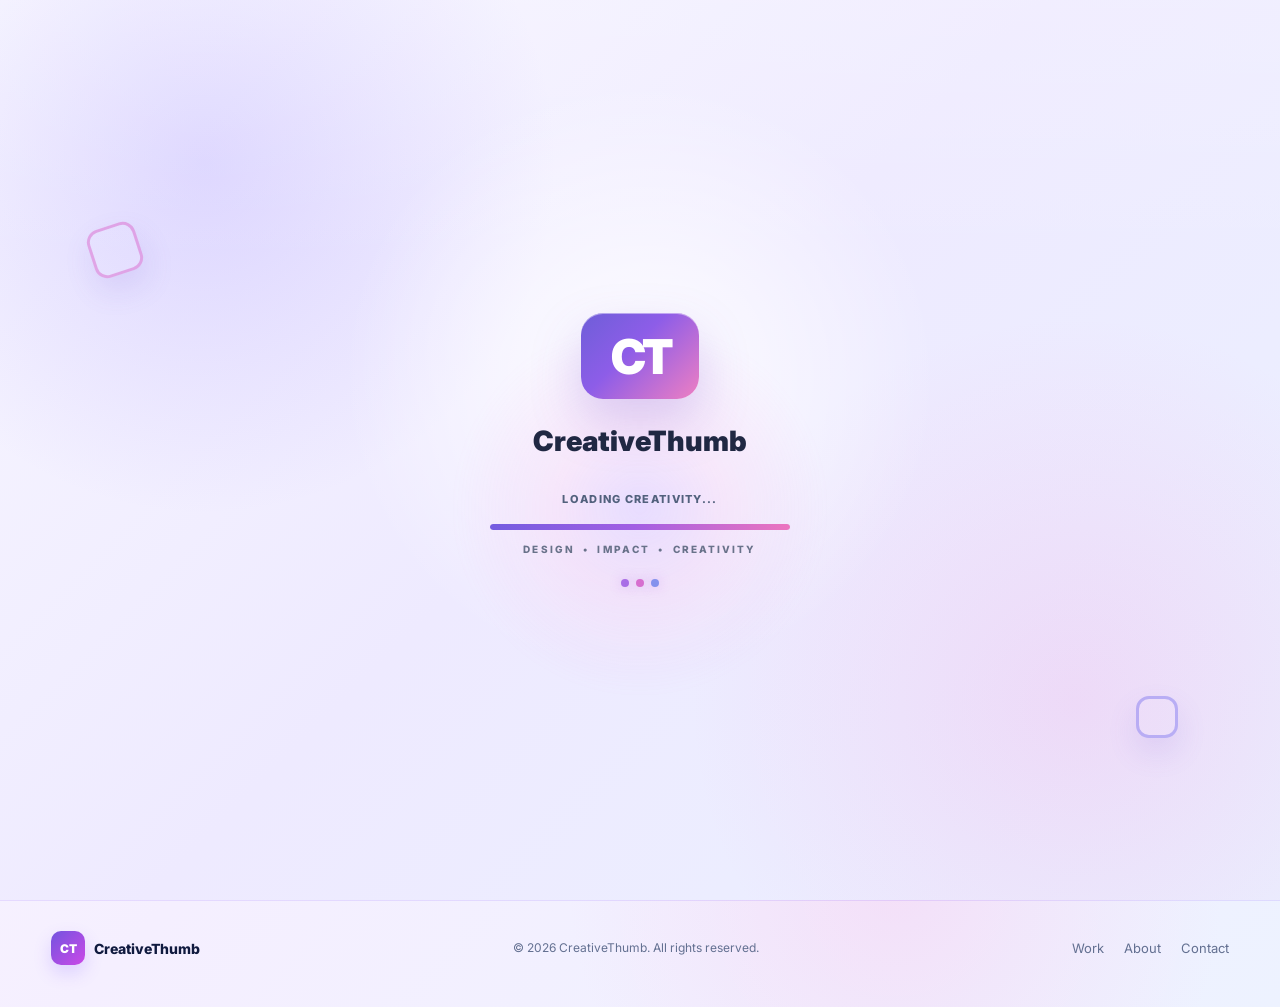
==== commit 0c92f4fa: "Update index.html" ====
--- a/index.html
+++ b/index.html
@@ -228,12 +228,31 @@
   </div>
 
   <script>
-    const siteLoader = document.getElementById('siteLoader');
+    let siteLoader = document.getElementById('siteLoader');
     window.addEventListener('load', () => {
       setTimeout(() => siteLoader.classList.add('hidden'), 1450);
     });
 
     const transition = document.getElementById('pageTransition');
+
+    // Restore the full category loader when Chrome returns here via Back/Forward cache.
+    window.addEventListener('pageshow', (event) => {
+      if (!event.persisted) return;
+
+      const freshLoader = siteLoader.cloneNode(true);
+      freshLoader.classList.remove('hidden');
+      siteLoader.replaceWith(freshLoader);
+      siteLoader = freshLoader;
+
+      // The category-page transition overlay may have been frozen in the cached page.
+      transition.classList.remove('show');
+      transition.setAttribute('aria-hidden', 'true');
+      cancelAnimationFrame(raf);
+
+      setTimeout(() => {
+        siteLoader.classList.add('hidden');
+      }, 1450);
+    });
     const label = document.getElementById('transitionLabel');
     const icon = document.getElementById('transitionIcon');
     const canvas = document.getElementById('transitionParticles');
